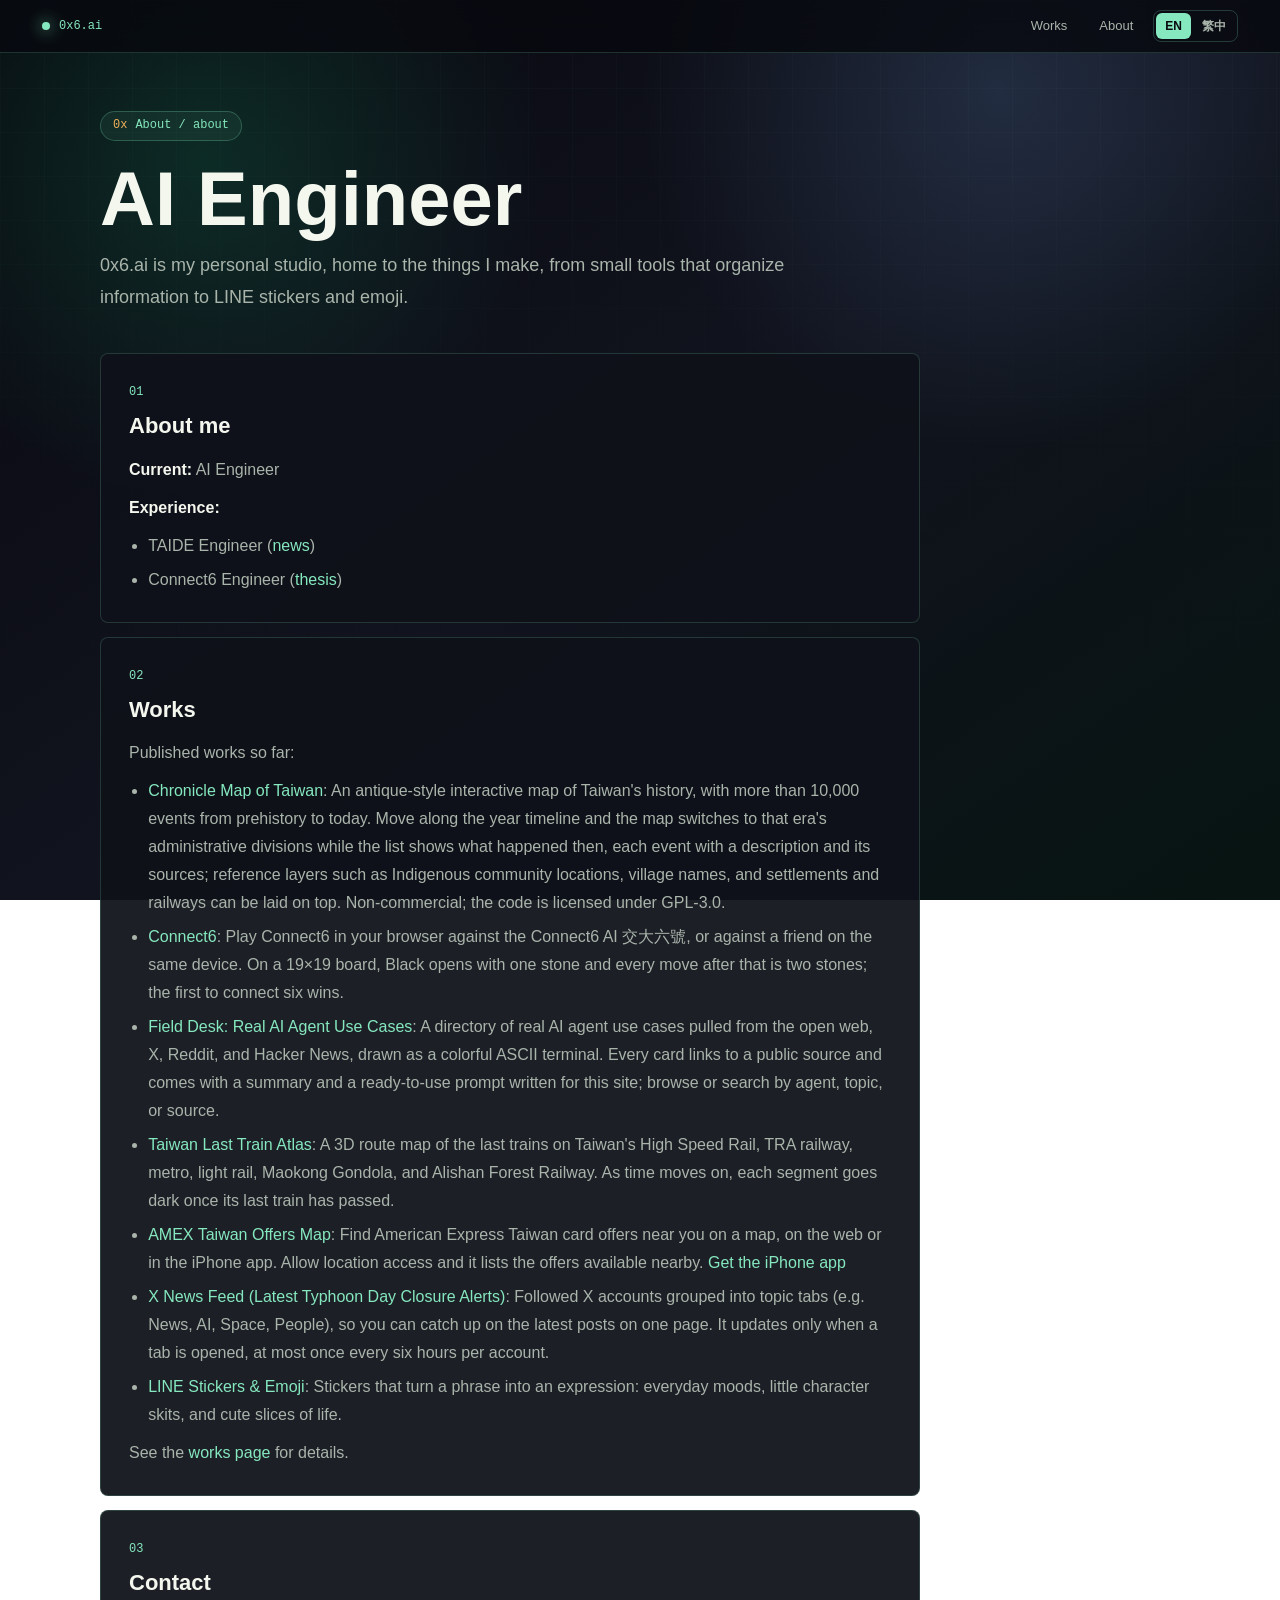
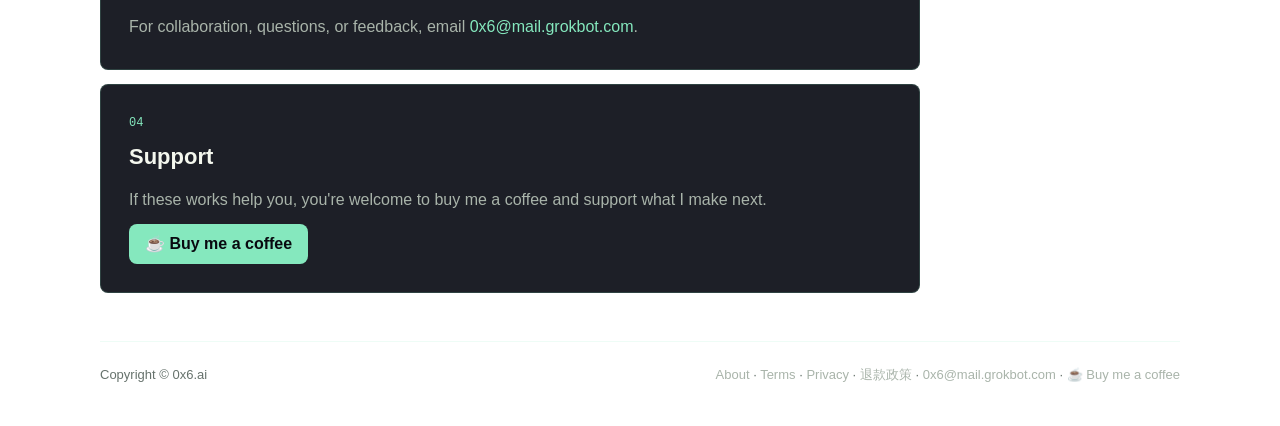
==== about.html @ 6da80730 "Add refund policy page and link it from site footers Signed-off-by: nctu6 <nctu6.tw@gmail.com>" ====
<!DOCTYPE html>
<html lang="zh-Hant">
<head>
  <meta charset="UTF-8">
  <meta name="viewport" content="width=device-width, initial-scale=1.0">
  <title>關於 | 0x6.ai</title>
  <meta name="description" data-i18n-attr="content:metaDesc" content="關於 0x6.ai：AI 工程師的個人工作室，作品包括美國運通台灣優惠地圖、X 動態新聞與 LINE 貼圖。">
  <link rel="canonical" href="https://0x6.ai/about.html">
  <meta property="og:site_name" content="0x6.ai">
  <meta property="og:type" content="website">
  <meta property="og:url" content="https://0x6.ai/about.html">
  <meta property="og:title" content="About | 0x6.ai">
  <meta property="og:description" content="關於 0x6.ai：AI 工程師的個人工作室，作品包括美國運通台灣優惠地圖、X 動態新聞與 LINE 貼圖。">
  <meta property="og:image" content="https://0x6.ai/og-image.png">
  <meta property="og:image:width" content="1200">
  <meta property="og:image:height" content="630">
  <meta property="og:image:alt" content="0x6.ai Works">
  <meta property="og:locale" content="zh_TW">
  <meta property="og:locale:alternate" content="en_US">
  <meta name="twitter:card" content="summary_large_image">
  <meta name="twitter:title" content="About | 0x6.ai">
  <meta name="twitter:description" content="關於 0x6.ai：AI 工程師的個人工作室，作品包括美國運通台灣優惠地圖、X 動態新聞與 LINE 貼圖。">
  <meta name="twitter:image" content="https://0x6.ai/og-image.png">
  <meta name="theme-color" content="#08090f">
  <link rel="icon" href="/favicon.svg" type="image/svg+xml">
  <link rel="icon" href="/favicon.ico" sizes="any">
  <link rel="apple-touch-icon" href="/apple-touch-icon.png">
  <script type="application/ld+json">
{
  "@context": "https://schema.org",
  "@type": "AboutPage",
  "name": "關於 | 0x6.ai",
  "url": "https://0x6.ai/about.html",
  "inLanguage": [
    "zh-Hant",
    "en"
  ],
  "mainEntity": {
    "@type": "Organization",
    "@id": "https://0x6.ai/#org",
    "name": "0x6.ai",
    "url": "https://0x6.ai/",
    "logo": "https://0x6.ai/icon-512.png",
    "email": "mailto:0x6@mail.grokbot.com",
    "sameAs": [
      "https://x.0x6.ai/",
      "https://store.line.me/stickershop/author/5344394/zh-Hant"
    ],
    "description": "AI 工程師的個人工作室 / Personal studio of an AI engineer"
  },
  "isPartOf": {
    "@type": "WebSite",
    "url": "https://0x6.ai/",
    "name": "0x6.ai"
  }
}
  </script>
  <style>
    *, *::before, *::after { box-sizing: border-box; margin: 0; padding: 0; }

    :root {
      --bg: #08090f;
      --panel-strong: rgba(15, 17, 26, 0.94);
      --line: rgba(133, 232, 190, 0.25);
      --line-strong: rgba(133, 232, 190, 0.58);
      --mint: #85e8be;
      --ink: #f4f7ee;
      --muted: #a9b4aa;
      --quiet: #66726c;
      --warm: #f0b15a;
    }

    html { scroll-behavior: smooth; }

    body {
      min-height: 100vh;
      color: var(--ink);
      font-family: ui-sans-serif, -apple-system, BlinkMacSystemFont, "Segoe UI",
        "Noto Sans TC", "Microsoft JhengHei", sans-serif;
      background:
        radial-gradient(circle at 16% 18%, rgba(23, 185, 120, 0.18), transparent 26%),
        radial-gradient(circle at 78% 10%, rgba(128, 184, 255, 0.16), transparent 28%),
        linear-gradient(145deg, #08090f 0%, #11131e 52%, #071411 100%);
      background-attachment: fixed;
      line-height: 1.75;
    }

    body::before {
      content: "";
      position: fixed;
      inset: 0;
      pointer-events: none;
      background-image:
        linear-gradient(rgba(133, 232, 190, 0.035) 1px, transparent 1px),
        linear-gradient(90deg, rgba(133, 232, 190, 0.035) 1px, transparent 1px);
      background-size: 44px 44px;
      mask-image: linear-gradient(to bottom, rgba(0, 0, 0, 0.72), transparent 78%);
      z-index: 0;
    }

    a { color: var(--mint); text-decoration: none; }
    a:hover { text-decoration: underline; }
    a:focus-visible, button:focus-visible { outline: 2px solid var(--mint); outline-offset: 2px; }

    .status-bar {
      position: sticky;
      top: 0;
      z-index: 20;
      display: flex;
      align-items: center;
      justify-content: space-between;
      gap: 16px;
      min-height: 48px;
      padding: 10px clamp(16px, 4vw, 42px);
      border-bottom: 1px solid rgba(133, 232, 190, 0.18);
      background: rgba(8, 9, 15, 0.82);
      backdrop-filter: blur(18px);
    }

    .brand {
      display: inline-flex;
      align-items: center;
      gap: 9px;
      color: var(--mint);
      font-family: ui-monospace, SFMono-Regular, Menlo, Monaco, Consolas, monospace;
      font-size: 12px;
    }

    .brand::before {
      content: "";
      width: 8px;
      height: 8px;
      border-radius: 999px;
      background: var(--mint);
      box-shadow: 0 0 16px var(--mint);
    }

    .nav { display: flex; align-items: center; gap: 8px; }

    .nav > a {
      display: inline-flex;
      align-items: center;
      min-height: 30px;
      padding: 0 12px;
      border-radius: 8px;
      color: var(--muted);
      font-size: 13px;
    }

    .nav > a:hover { color: var(--ink); text-decoration: none; background: rgba(133, 232, 190, 0.07); }

    .lang-switch {
      display: inline-flex;
      gap: 2px;
      padding: 2px;
      border: 1px solid rgba(133, 232, 190, 0.22);
      border-radius: 8px;
    }

    .lang-switch button {
      min-height: 26px;
      padding: 0 9px;
      border: 0;
      border-radius: 6px;
      color: var(--muted);
      background: transparent;
      font: inherit;
      font-size: 12px;
      font-weight: 800;
      cursor: pointer;
    }

    .lang-switch button[aria-pressed="true"] { color: #08090f; background: var(--mint); }

    .page {
      position: relative;
      z-index: 2;
      width: min(1080px, calc(100% - 32px));
      margin: 0 auto;
      padding: 56px 0 40px;
    }

    .eyebrow {
      display: inline-flex;
      align-items: center;
      gap: 8px;
      min-height: 30px;
      padding: 0 12px;
      border: 1px solid var(--line);
      border-radius: 999px;
      color: var(--mint);
      background: rgba(133, 232, 190, 0.06);
      font-family: ui-monospace, SFMono-Regular, Menlo, Monaco, Consolas, monospace;
      font-size: 12px;
    }

    .eyebrow::before { content: "0x"; color: var(--warm); }

    h1 {
      margin: 18px 0 12px;
      font-size: clamp(40px, 7vw, 76px);
      line-height: 1.05;
      letter-spacing: 0;
    }

    .lead { max-width: 720px; color: var(--muted); font-size: 18px; }

    .updated {
      margin-top: 14px;
      color: var(--quiet);
      font-family: ui-monospace, SFMono-Regular, Menlo, Monaco, Consolas, monospace;
      font-size: 12px;
    }

    .summary {
      display: grid;
      grid-template-columns: repeat(3, minmax(0, 1fr));
      gap: 12px;
      margin: 34px 0 40px;
    }

    .summary div {
      padding: 18px;
      border: 1px solid rgba(133, 232, 190, 0.22);
      border-radius: 8px;
      background:
        linear-gradient(135deg, rgba(133, 232, 190, 0.1), transparent 52%),
        var(--panel-strong);
    }

    .summary strong { display: block; font-size: 22px; line-height: 1.2; }
    .summary span { display: block; margin-top: 6px; color: var(--muted); font-size: 14px; line-height: 1.5; }

    .layout {
      display: grid;
      grid-template-columns: 230px minmax(0, 1fr);
      gap: clamp(20px, 4vw, 48px);
      align-items: start;
    }

    .toc {
      position: sticky;
      top: 72px;
      display: grid;
      gap: 2px;
      padding: 14px;
      border: 1px solid rgba(255, 255, 255, 0.08);
      border-radius: 8px;
      background: rgba(255, 255, 255, 0.03);
      font-size: 13px;
    }

    .toc a { display: flex; gap: 8px; padding: 5px 6px; border-radius: 6px; color: var(--muted); }
    .toc a:hover { color: var(--ink); text-decoration: none; background: rgba(133, 232, 190, 0.07); }
    .toc a span { color: var(--quiet); font-family: ui-monospace, SFMono-Regular, Menlo, Monaco, Consolas, monospace; }

    .sections { display: grid; gap: 14px; }

    .card {
      scroll-margin-top: 72px;
      padding: clamp(18px, 3vw, 28px);
      border: 1px solid rgba(133, 232, 190, 0.18);
      border-radius: 8px;
      background: var(--panel-strong);
    }

    .card .num {
      color: var(--mint);
      font-family: ui-monospace, SFMono-Regular, Menlo, Monaco, Consolas, monospace;
      font-size: 12px;
    }

    .card h2 { margin: 4px 0 10px; font-size: 22px; letter-spacing: 0; }
    .card p, .card li { color: var(--muted); font-size: 16px; }
    .card p + p, .card p + ul, .card ul + p { margin-top: 10px; }
    .card ul { padding-left: 1.2em; }
    .card li + li { margin-top: 6px; }
    .card b { color: var(--ink); }

    .footer {
      display: flex;
      flex-wrap: wrap;
      justify-content: space-between;
      gap: 18px;
      margin-top: 48px;
      padding-top: 22px;
      border-top: 1px solid rgba(133, 232, 190, 0.14);
      color: var(--quiet);
      font-size: 13px;
    }

    .footer a { color: var(--muted); }
    .footer a:hover { color: var(--mint); }

    .layout.single { grid-template-columns: minmax(0, 1fr); max-width: 820px; }

    @media (max-width: 860px) {
      .layout { grid-template-columns: 1fr; }
      .toc { position: static; grid-template-columns: repeat(2, minmax(0, 1fr)); }
      .summary { grid-template-columns: 1fr; }
    }

    @media (max-width: 520px) {
      .toc { grid-template-columns: 1fr; }
      .nav > a { padding: 0 8px; }
    }
    .coffee-button { display: inline-flex; align-items: center; min-height: 40px; padding: 0 16px; border-radius: 8px; color: #08090f !important; background: var(--mint); font-weight: 800; }
    .coffee-button:hover { text-decoration: none; filter: brightness(1.08); }
  </style>
</head>
<body data-page="about">
  <header class="status-bar">
    <a class="brand" href="/">0x6.ai</a>
    <nav class="nav" aria-label="主要導覽" data-i18n-attr="aria-label:navLabel">
      <a href="/#works" data-i18n="navWorks">作品</a>
      <a href="/about.html" data-i18n="navAbout" aria-current="page">關於</a>
      <div class="lang-switch" role="group" aria-label="Language">
        <button type="button" data-lang="en" aria-pressed="false">EN</button>
        <button type="button" data-lang="zh-Hant" aria-pressed="true">繁中</button>
      </div>
    </nav>
  </header>

  <main class="page">
    <div class="eyebrow" data-i18n="eyebrow">關於 / about</div>
    <h1 data-i18n="title">AI 工程師</h1>
    <p class="lead" data-i18n="lead">0x6.ai 是我的個人工作室，用來放我做的東西：從整理資訊的小工具，到 LINE 貼圖與表情貼。</p>

    <div class="layout single" style="margin-top: 40px;">
      <div class="sections">
        <section class="card" id="me">
          <div class="num">01</div>
          <h2 data-i18n="h1">關於我</h2>
          <p data-i18n-html="p1"><b>目前：</b>AI 工程師</p>
          <p data-i18n-html="p1b"><b>經歷：</b></p>
          <ul>
            <li data-i18n-html="exp1">TAIDE 工程師（<a href="https://taide.stpi.niar.org.tw/public/latest-updates_show?id=4b1141818f1a6445018f3d4f72bc4324&amp;start=0&amp;length=10&amp;frontSearchAll=TAIDE&amp;tagNum=1" target="_blank" rel="noopener">新聞</a>）</li>
            <li data-i18n-html="exp2">六子棋工程師（<a href="https://thesis.lib.nycu.edu.tw/items/fed2efdc-f3f9-4a75-89d6-8c2f3216bf62" target="_blank" rel="noopener">論文</a>）</li>
          </ul>
        </section>

        <section class="card" id="works">
          <div class="num">02</div>
          <h2 data-i18n="h2">作品</h2>
          <p data-i18n="p2">目前公開的作品：</p>
          <ul id="about-works">
            <li data-i18n-html="w1"><a href="https://x.0x6.ai/" target="_blank" rel="noopener">X 動態新聞</a>：把關注的 X 帳號依主題分頁，一頁看完最新貼文。</li>
            <li data-i18n-html="w2"><a href="https://store.line.me/stickershop/author/5344394/zh-Hant" target="_blank" rel="noopener">LINE 貼圖＆表情貼</a>：在 LINE STORE 販售的原創貼圖。</li>
          </ul>
          <p data-i18n-html="p2b">完整介紹請看<a href="/#works">作品頁</a>。</p>
        </section>

        <section class="card" id="contact">
          <div class="num">03</div>
          <h2 data-i18n="h3">聯絡</h2>
          <p data-i18n-html="p3">合作、問題或建議，歡迎寄信到 <a href="mailto:0x6@mail.grokbot.com">0x6@mail.grokbot.com</a>。</p>
        </section>

        <section class="card" id="support">
          <div class="num">04</div>
          <h2 data-i18n="h4">支持</h2>
          <p data-i18n="p4">如果這些作品對你有幫助，歡迎請我喝杯咖啡，支持我繼續做下去。</p>
          <p><a class="coffee-button" href="https://ko-fi.com/0x6ai" target="_blank" rel="noopener" data-i18n="coffee">☕ 請我喝杯咖啡</a></p>
        </section>
      </div>
    </div>

    <footer class="footer">
      <span>Copyright © 0x6.ai</span>
      <span class="footer-links"><a href="/about.html" data-i18n="navAbout">關於</a> · <a href="/terms.html" data-i18n="navTerms">服務條款</a> · <a href="/privacy.html" data-i18n="navPrivacy">隱私權政策</a> · <a href="/refund.html">退款政策</a> · <a href="mailto:0x6@mail.grokbot.com">0x6@mail.grokbot.com</a> · <a href="https://ko-fi.com/0x6ai" target="_blank" rel="noopener" data-i18n="coffee">☕ 請我喝杯咖啡</a></span>
    </footer>
  </main>

  <script src="/i18n.js"></script>
  <script src="/apps.js"></script>
  <script>
    function buildToc() {
      const toc = document.getElementById("toc");
      if (!toc) return;
      toc.innerHTML = "";
      document.querySelectorAll(".card").forEach((card) => {
        const a = document.createElement("a");
        a.href = `#${card.id}`;
        const num = document.createElement("span");
        num.textContent = card.querySelector(".num").textContent;
        a.append(num, document.createTextNode(card.querySelector("h2").textContent));
        toc.append(a);
      });
    }
    buildToc();
    I18n.onApply(buildToc);
  </script>
</body>
</html>
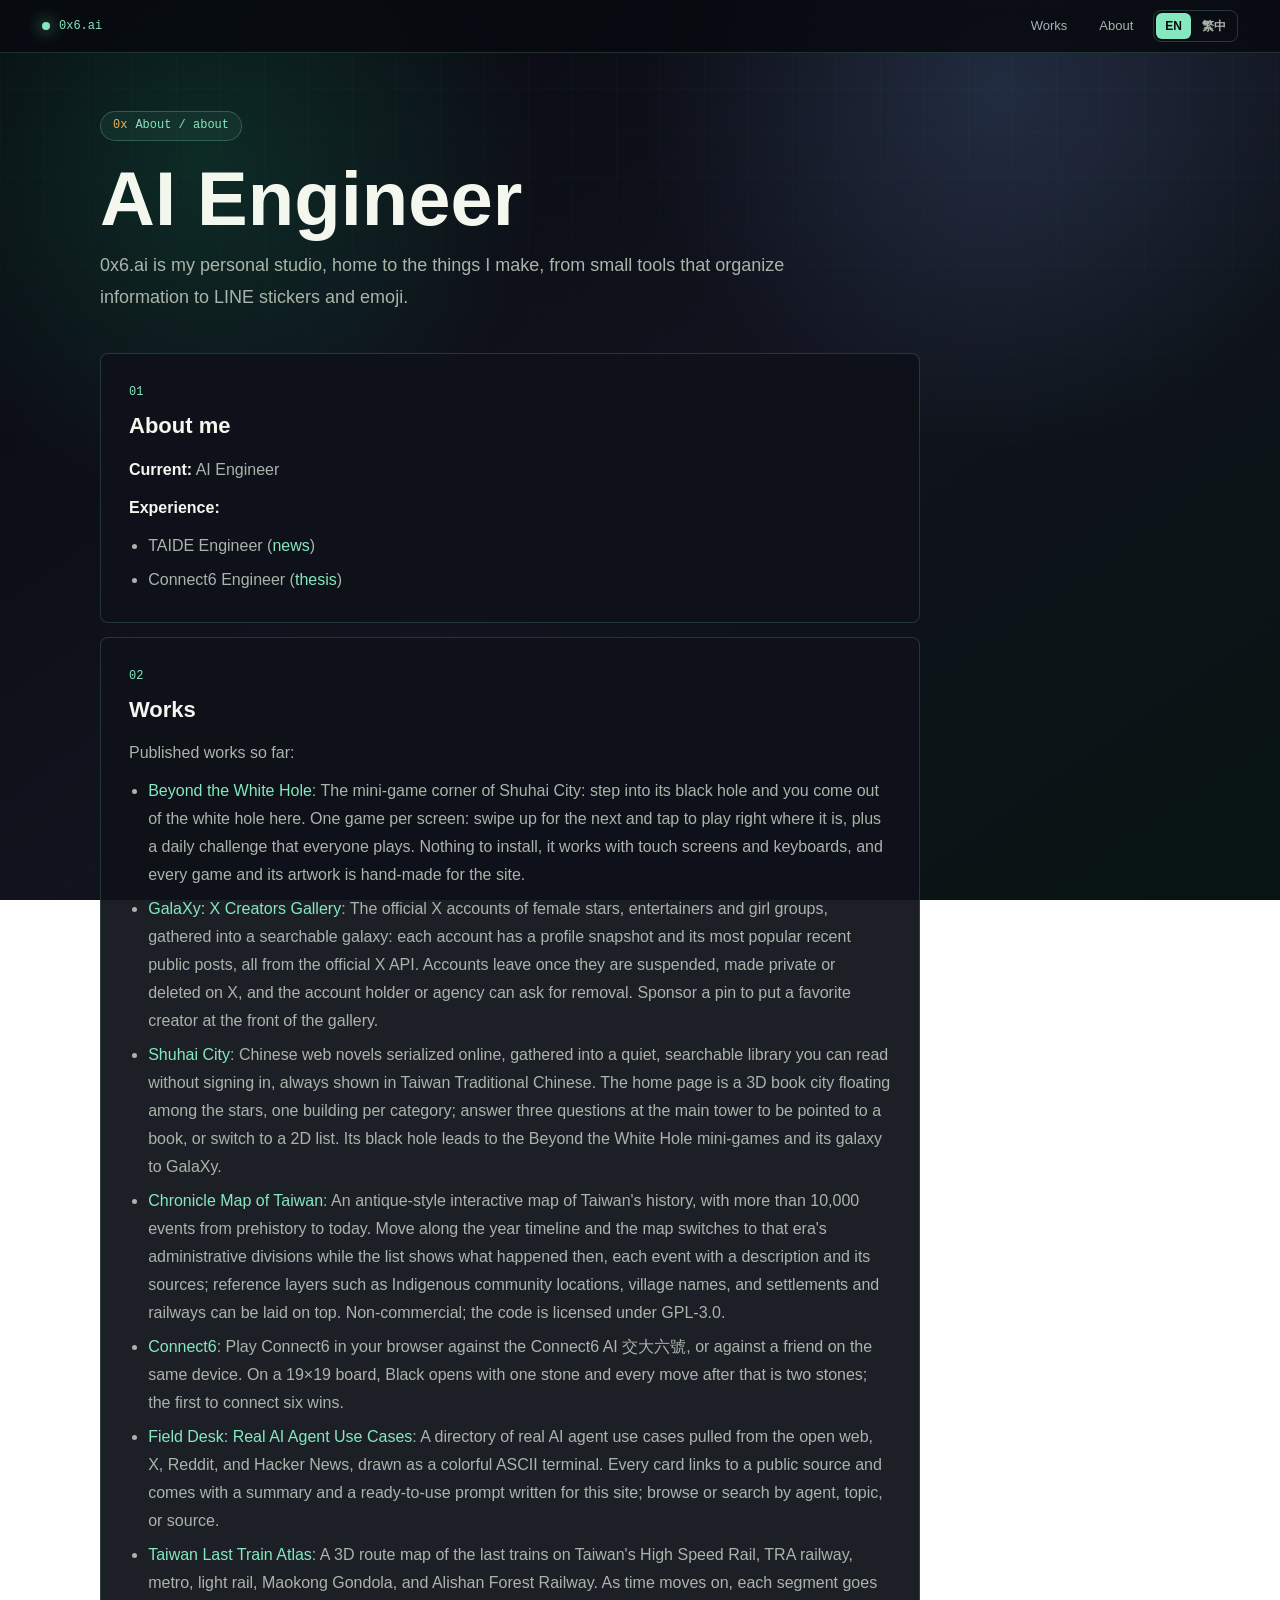
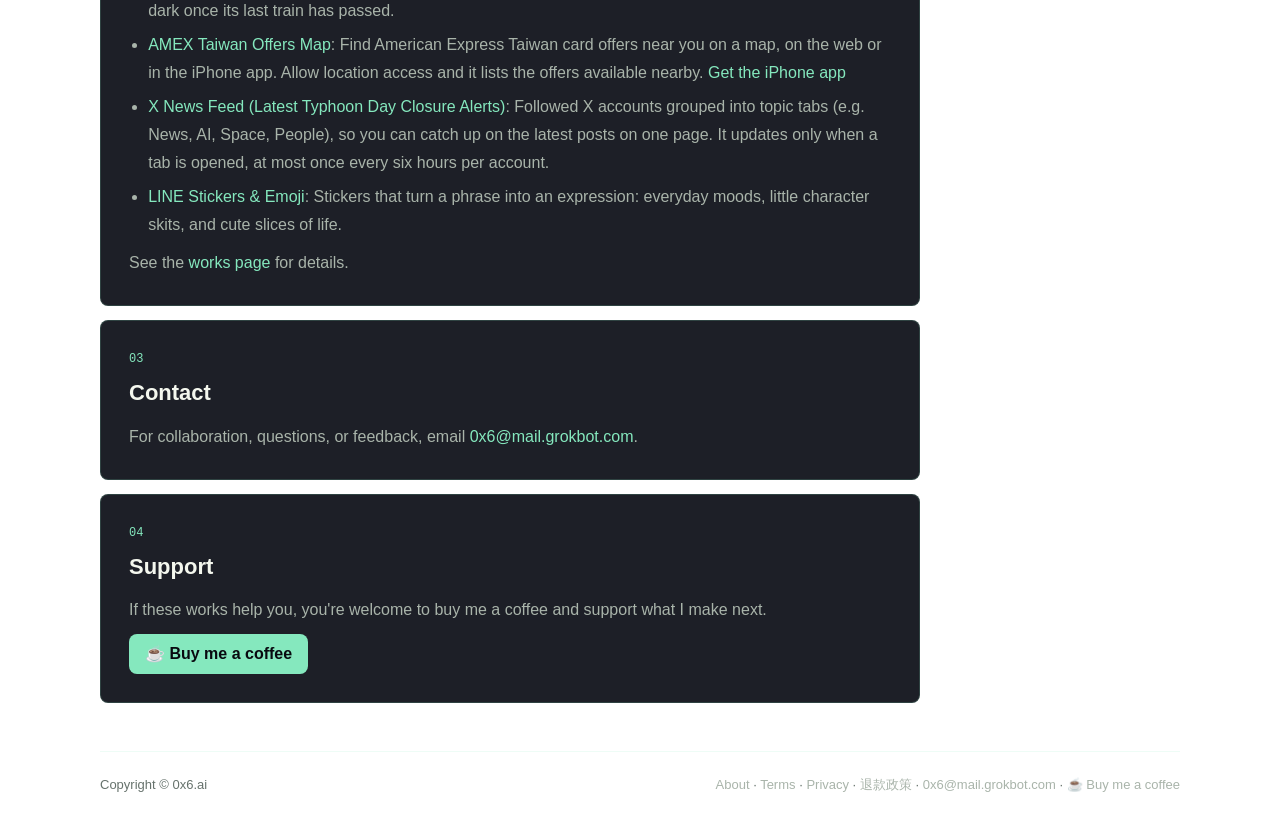
==== commit 7a775347: "Link the coffee buttons straight to /donate/ Every page's 請我喝杯咖啡 button now goes to /donate/, the sa" ====
--- a/about.html
+++ b/about.html
@@ -360,14 +360,14 @@
           <div class="num">04</div>
           <h2 data-i18n="h4">支持</h2>
           <p data-i18n="p4">如果這些作品對你有幫助，歡迎請我喝杯咖啡，支持我繼續做下去。</p>
-          <p><a class="coffee-button" href="https://ko-fi.com/0x6ai" target="_blank" rel="noopener" data-i18n="coffee">☕ 請我喝杯咖啡</a></p>
+          <p><a class="coffee-button" href="/donate/" data-i18n="coffee">☕ 請我喝杯咖啡</a></p>
         </section>
       </div>
     </div>
 
     <footer class="footer">
       <span>Copyright © 0x6.ai</span>
-      <span class="footer-links"><a href="/about.html" data-i18n="navAbout">關於</a> · <a href="/terms.html" data-i18n="navTerms">服務條款</a> · <a href="/privacy.html" data-i18n="navPrivacy">隱私權政策</a> · <a href="/refund.html">退款政策</a> · <a href="mailto:0x6@mail.grokbot.com">0x6@mail.grokbot.com</a> · <a href="https://ko-fi.com/0x6ai" target="_blank" rel="noopener" data-i18n="coffee">☕ 請我喝杯咖啡</a></span>
+      <span class="footer-links"><a href="/about.html" data-i18n="navAbout">關於</a> · <a href="/terms.html" data-i18n="navTerms">服務條款</a> · <a href="/privacy.html" data-i18n="navPrivacy">隱私權政策</a> · <a href="/refund.html">退款政策</a> · <a href="mailto:0x6@mail.grokbot.com">0x6@mail.grokbot.com</a> · <a href="/donate/" data-i18n="coffee">☕ 請我喝杯咖啡</a></span>
     </footer>
   </main>
 
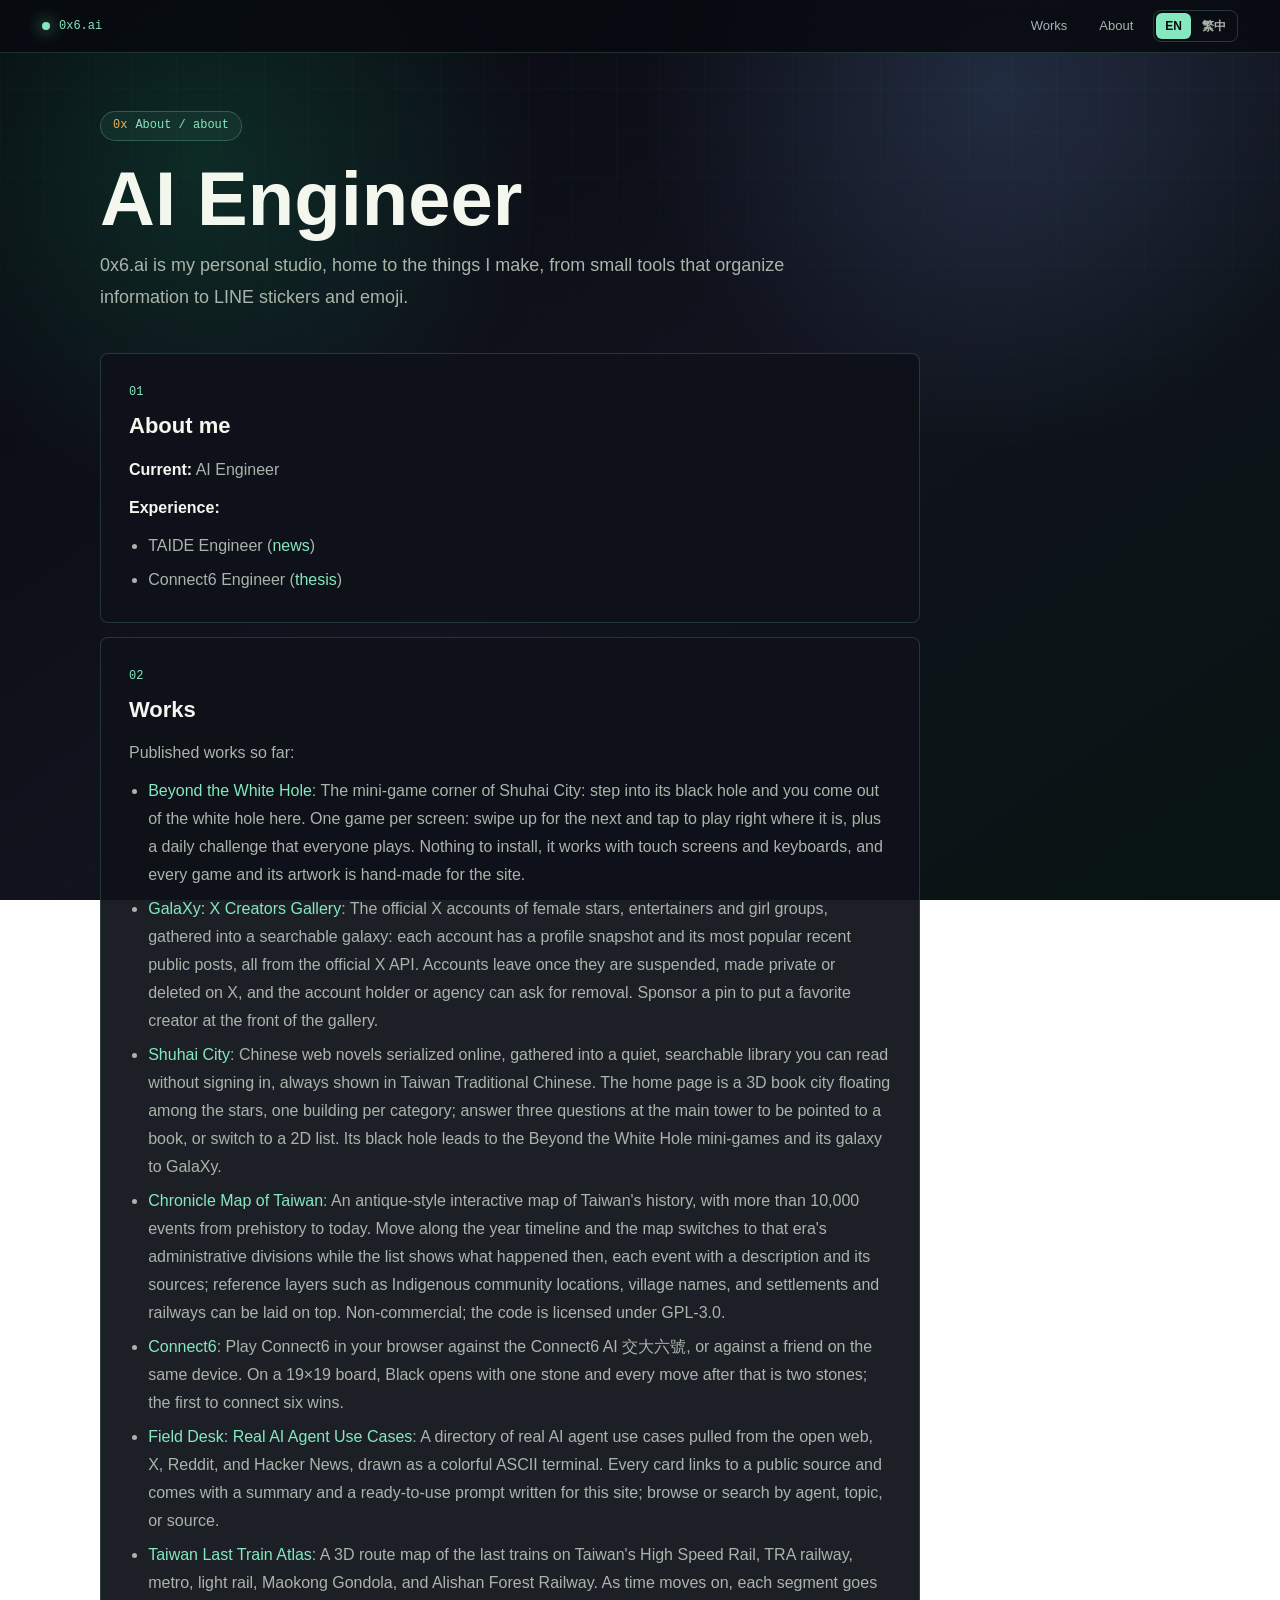
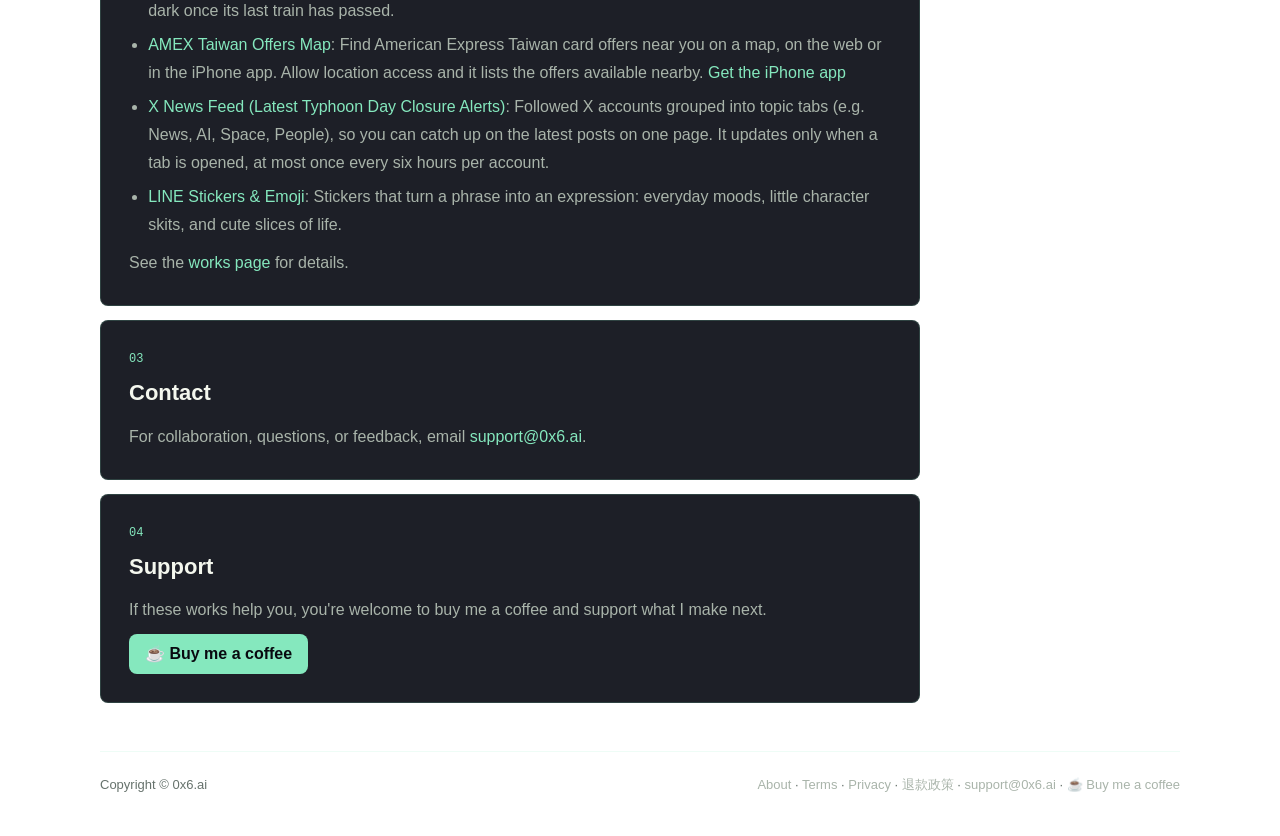
==== commit 2a5e90c3: "Add Japanese privacy policy and external transmission page for 美運優惠 美運優惠 goes on sale in Japan with " ====
--- a/about.html
+++ b/about.html
@@ -41,7 +41,7 @@
     "name": "0x6.ai",
     "url": "https://0x6.ai/",
     "logo": "https://0x6.ai/icon-512.png",
-    "email": "mailto:0x6@mail.grokbot.com",
+    "email": "mailto:support@0x6.ai",
     "sameAs": [
       "https://x.0x6.ai/",
       "https://store.line.me/stickershop/author/5344394/zh-Hant"
@@ -353,7 +353,7 @@
         <section class="card" id="contact">
           <div class="num">03</div>
           <h2 data-i18n="h3">聯絡</h2>
-          <p data-i18n-html="p3">合作、問題或建議，歡迎寄信到 <a href="mailto:0x6@mail.grokbot.com">0x6@mail.grokbot.com</a>。</p>
+          <p data-i18n-html="p3">合作、問題或建議，歡迎寄信到 <a href="mailto:support@0x6.ai">support@0x6.ai</a>。</p>
         </section>
 
         <section class="card" id="support">
@@ -367,7 +367,7 @@
 
     <footer class="footer">
       <span>Copyright © 0x6.ai</span>
-      <span class="footer-links"><a href="/about.html" data-i18n="navAbout">關於</a> · <a href="/terms.html" data-i18n="navTerms">服務條款</a> · <a href="/privacy.html" data-i18n="navPrivacy">隱私權政策</a> · <a href="/refund.html">退款政策</a> · <a href="mailto:0x6@mail.grokbot.com">0x6@mail.grokbot.com</a> · <a href="/donate/" data-i18n="coffee">☕ 請我喝杯咖啡</a></span>
+      <span class="footer-links"><a href="/about.html" data-i18n="navAbout">關於</a> · <a href="/terms.html" data-i18n="navTerms">服務條款</a> · <a href="/privacy.html" data-i18n="navPrivacy">隱私權政策</a> · <a href="/refund.html">退款政策</a> · <a href="mailto:support@0x6.ai">support@0x6.ai</a> · <a href="/donate/" data-i18n="coffee">☕ 請我喝杯咖啡</a></span>
     </footer>
   </main>
 
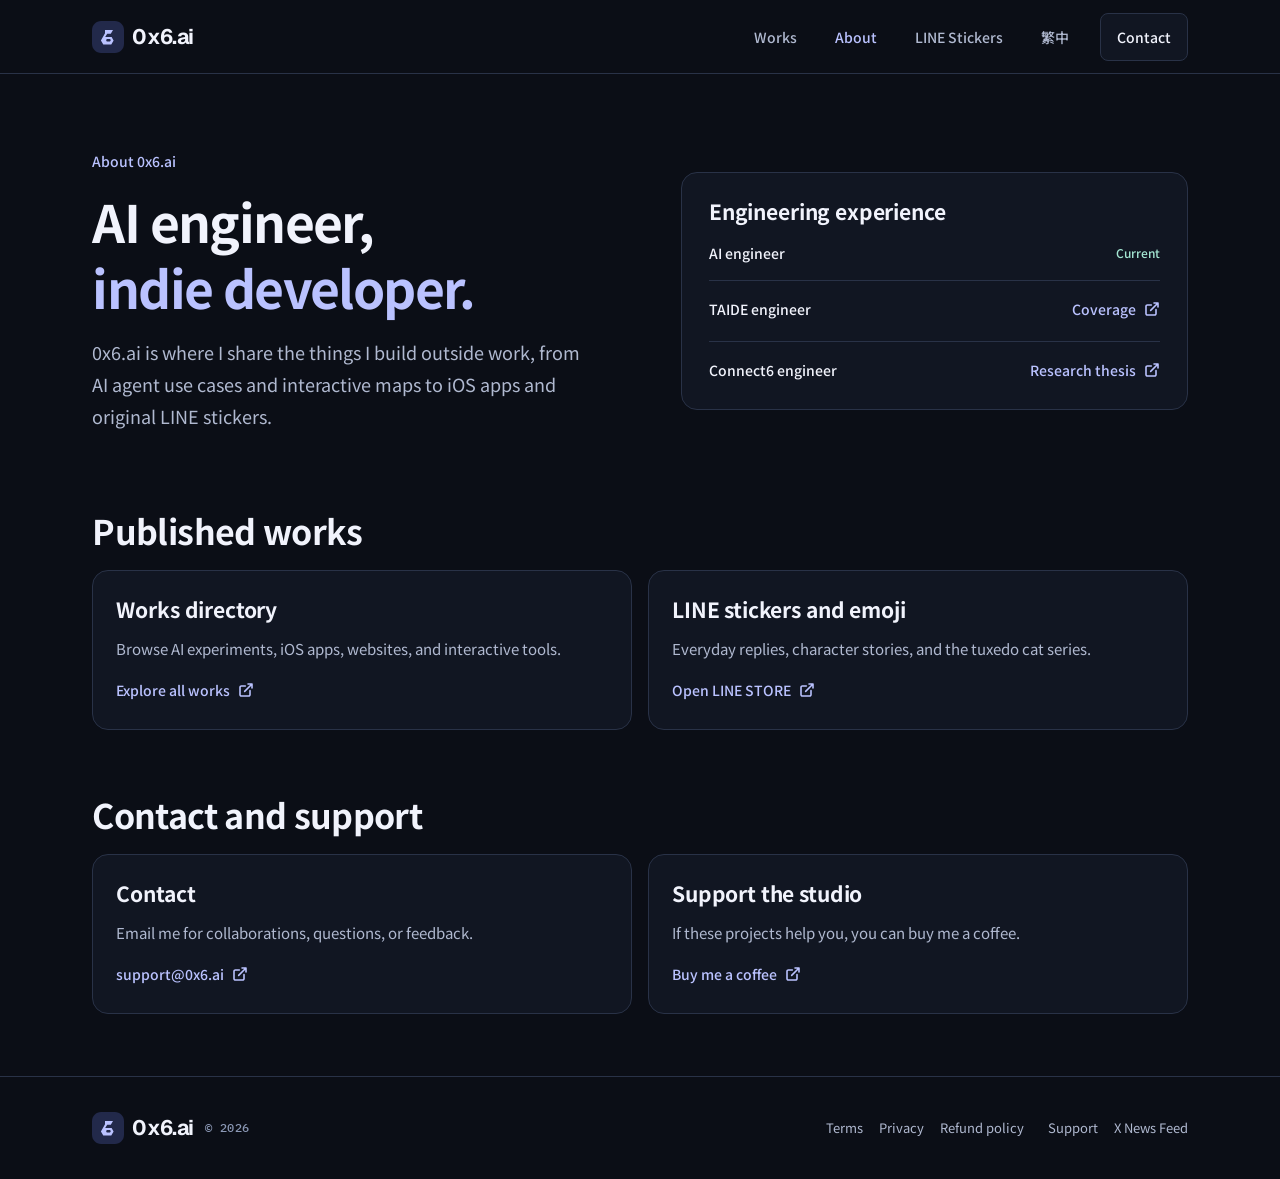
==== commit 76dcc6b1: "Redesign the 0x6.ai portfolio for desktop and mobile" ====
--- a/about.html
+++ b/about.html
@@ -21,7 +21,7 @@
   <meta name="twitter:title" content="About | 0x6.ai">
   <meta name="twitter:description" content="關於 0x6.ai：AI 工程師的個人工作室，作品包括美國運通台灣優惠地圖、X 動態新聞與 LINE 貼圖。">
   <meta name="twitter:image" content="https://0x6.ai/og-image.png">
-  <meta name="theme-color" content="#08090f">
+  <meta name="theme-color" content="#0b0e16">
   <link rel="icon" href="/favicon.svg" type="image/svg+xml">
   <link rel="icon" href="/favicon.ico" sizes="any">
   <link rel="apple-touch-icon" href="/apple-touch-icon.png">
@@ -55,340 +55,109 @@
   }
 }
   </script>
-  <style>
-    *, *::before, *::after { box-sizing: border-box; margin: 0; padding: 0; }
-
-    :root {
-      --bg: #08090f;
-      --panel-strong: rgba(15, 17, 26, 0.94);
-      --line: rgba(133, 232, 190, 0.25);
-      --line-strong: rgba(133, 232, 190, 0.58);
-      --mint: #85e8be;
-      --ink: #f4f7ee;
-      --muted: #a9b4aa;
-      --quiet: #66726c;
-      --warm: #f0b15a;
-    }
-
-    html { scroll-behavior: smooth; }
-
-    body {
-      min-height: 100vh;
-      color: var(--ink);
-      font-family: ui-sans-serif, -apple-system, BlinkMacSystemFont, "Segoe UI",
-        "Noto Sans TC", "Microsoft JhengHei", sans-serif;
-      background:
-        radial-gradient(circle at 16% 18%, rgba(23, 185, 120, 0.18), transparent 26%),
-        radial-gradient(circle at 78% 10%, rgba(128, 184, 255, 0.16), transparent 28%),
-        linear-gradient(145deg, #08090f 0%, #11131e 52%, #071411 100%);
-      background-attachment: fixed;
-      line-height: 1.75;
-    }
-
-    body::before {
-      content: "";
-      position: fixed;
-      inset: 0;
-      pointer-events: none;
-      background-image:
-        linear-gradient(rgba(133, 232, 190, 0.035) 1px, transparent 1px),
-        linear-gradient(90deg, rgba(133, 232, 190, 0.035) 1px, transparent 1px);
-      background-size: 44px 44px;
-      mask-image: linear-gradient(to bottom, rgba(0, 0, 0, 0.72), transparent 78%);
-      z-index: 0;
-    }
-
-    a { color: var(--mint); text-decoration: none; }
-    a:hover { text-decoration: underline; }
-    a:focus-visible, button:focus-visible { outline: 2px solid var(--mint); outline-offset: 2px; }
-
-    .status-bar {
-      position: sticky;
-      top: 0;
-      z-index: 20;
-      display: flex;
-      align-items: center;
-      justify-content: space-between;
-      gap: 16px;
-      min-height: 48px;
-      padding: 10px clamp(16px, 4vw, 42px);
-      border-bottom: 1px solid rgba(133, 232, 190, 0.18);
-      background: rgba(8, 9, 15, 0.82);
-      backdrop-filter: blur(18px);
-    }
-
-    .brand {
-      display: inline-flex;
-      align-items: center;
-      gap: 9px;
-      color: var(--mint);
-      font-family: ui-monospace, SFMono-Regular, Menlo, Monaco, Consolas, monospace;
-      font-size: 12px;
-    }
-
-    .brand::before {
-      content: "";
-      width: 8px;
-      height: 8px;
-      border-radius: 999px;
-      background: var(--mint);
-      box-shadow: 0 0 16px var(--mint);
-    }
-
-    .nav { display: flex; align-items: center; gap: 8px; }
-
-    .nav > a {
-      display: inline-flex;
-      align-items: center;
-      min-height: 30px;
-      padding: 0 12px;
-      border-radius: 8px;
-      color: var(--muted);
-      font-size: 13px;
-    }
-
-    .nav > a:hover { color: var(--ink); text-decoration: none; background: rgba(133, 232, 190, 0.07); }
-
-    .lang-switch {
-      display: inline-flex;
-      gap: 2px;
-      padding: 2px;
-      border: 1px solid rgba(133, 232, 190, 0.22);
-      border-radius: 8px;
-    }
-
-    .lang-switch button {
-      min-height: 26px;
-      padding: 0 9px;
-      border: 0;
-      border-radius: 6px;
-      color: var(--muted);
-      background: transparent;
-      font: inherit;
-      font-size: 12px;
-      font-weight: 800;
-      cursor: pointer;
-    }
-
-    .lang-switch button[aria-pressed="true"] { color: #08090f; background: var(--mint); }
-
-    .page {
-      position: relative;
-      z-index: 2;
-      width: min(1080px, calc(100% - 32px));
-      margin: 0 auto;
-      padding: 56px 0 40px;
-    }
-
-    .eyebrow {
-      display: inline-flex;
-      align-items: center;
-      gap: 8px;
-      min-height: 30px;
-      padding: 0 12px;
-      border: 1px solid var(--line);
-      border-radius: 999px;
-      color: var(--mint);
-      background: rgba(133, 232, 190, 0.06);
-      font-family: ui-monospace, SFMono-Regular, Menlo, Monaco, Consolas, monospace;
-      font-size: 12px;
-    }
-
-    .eyebrow::before { content: "0x"; color: var(--warm); }
-
-    h1 {
-      margin: 18px 0 12px;
-      font-size: clamp(40px, 7vw, 76px);
-      line-height: 1.05;
-      letter-spacing: 0;
-    }
-
-    .lead { max-width: 720px; color: var(--muted); font-size: 18px; }
-
-    .updated {
-      margin-top: 14px;
-      color: var(--quiet);
-      font-family: ui-monospace, SFMono-Regular, Menlo, Monaco, Consolas, monospace;
-      font-size: 12px;
-    }
-
-    .summary {
-      display: grid;
-      grid-template-columns: repeat(3, minmax(0, 1fr));
-      gap: 12px;
-      margin: 34px 0 40px;
-    }
-
-    .summary div {
-      padding: 18px;
-      border: 1px solid rgba(133, 232, 190, 0.22);
-      border-radius: 8px;
-      background:
-        linear-gradient(135deg, rgba(133, 232, 190, 0.1), transparent 52%),
-        var(--panel-strong);
-    }
-
-    .summary strong { display: block; font-size: 22px; line-height: 1.2; }
-    .summary span { display: block; margin-top: 6px; color: var(--muted); font-size: 14px; line-height: 1.5; }
-
-    .layout {
-      display: grid;
-      grid-template-columns: 230px minmax(0, 1fr);
-      gap: clamp(20px, 4vw, 48px);
-      align-items: start;
-    }
-
-    .toc {
-      position: sticky;
-      top: 72px;
-      display: grid;
-      gap: 2px;
-      padding: 14px;
-      border: 1px solid rgba(255, 255, 255, 0.08);
-      border-radius: 8px;
-      background: rgba(255, 255, 255, 0.03);
-      font-size: 13px;
-    }
-
-    .toc a { display: flex; gap: 8px; padding: 5px 6px; border-radius: 6px; color: var(--muted); }
-    .toc a:hover { color: var(--ink); text-decoration: none; background: rgba(133, 232, 190, 0.07); }
-    .toc a span { color: var(--quiet); font-family: ui-monospace, SFMono-Regular, Menlo, Monaco, Consolas, monospace; }
-
-    .sections { display: grid; gap: 14px; }
-
-    .card {
-      scroll-margin-top: 72px;
-      padding: clamp(18px, 3vw, 28px);
-      border: 1px solid rgba(133, 232, 190, 0.18);
-      border-radius: 8px;
-      background: var(--panel-strong);
-    }
-
-    .card .num {
-      color: var(--mint);
-      font-family: ui-monospace, SFMono-Regular, Menlo, Monaco, Consolas, monospace;
-      font-size: 12px;
-    }
-
-    .card h2 { margin: 4px 0 10px; font-size: 22px; letter-spacing: 0; }
-    .card p, .card li { color: var(--muted); font-size: 16px; }
-    .card p + p, .card p + ul, .card ul + p { margin-top: 10px; }
-    .card ul { padding-left: 1.2em; }
-    .card li + li { margin-top: 6px; }
-    .card b { color: var(--ink); }
-
-    .footer {
-      display: flex;
-      flex-wrap: wrap;
-      justify-content: space-between;
-      gap: 18px;
-      margin-top: 48px;
-      padding-top: 22px;
-      border-top: 1px solid rgba(133, 232, 190, 0.14);
-      color: var(--quiet);
-      font-size: 13px;
-    }
-
-    .footer a { color: var(--muted); }
-    .footer a:hover { color: var(--mint); }
-
-    .layout.single { grid-template-columns: minmax(0, 1fr); max-width: 820px; }
-
-    @media (max-width: 860px) {
-      .layout { grid-template-columns: 1fr; }
-      .toc { position: static; grid-template-columns: repeat(2, minmax(0, 1fr)); }
-      .summary { grid-template-columns: 1fr; }
-    }
-
-    @media (max-width: 520px) {
-      .toc { grid-template-columns: 1fr; }
-      .nav > a { padding: 0 8px; }
-    }
-    .coffee-button { display: inline-flex; align-items: center; min-height: 40px; padding: 0 16px; border-radius: 8px; color: #08090f !important; background: var(--mint); font-weight: 800; }
-    .coffee-button:hover { text-decoration: none; filter: brightness(1.08); }
-  </style>
+  <link rel="stylesheet" href="/site.css">
 </head>
 <body data-page="about">
-  <header class="status-bar">
-    <a class="brand" href="/">0x6.ai</a>
-    <nav class="nav" aria-label="主要導覽" data-i18n-attr="aria-label:navLabel">
-      <a href="/#works" data-i18n="navWorks">作品</a>
-      <a href="/about.html" data-i18n="navAbout" aria-current="page">關於</a>
+  <a class="skip-link" href="#main" data-i18n="skipContent">跳至主要內容</a>
+  <header class="site-header">
+    <div class="header-inner shell">
+      <a class="brand" href="/"><img class="brand-mark" src="/assets/portfolio/mark.svg" width="32" height="32" alt="">0x6.ai</a>
+      <nav class="site-nav" id="site-nav" aria-label="主要導覽" data-i18n-attr="aria-label:navLabel">
+        <a href="/#works"><span data-i18n="navWorks">作品</span><img class="icon" src="/assets/portfolio/chevron-down.svg" width="16" height="16" alt=""></a>
+        <a href="/about.html" aria-current="page"><span data-i18n="navAbout">關於</span><img class="icon" src="/assets/portfolio/chevron-down.svg" width="16" height="16" alt=""></a>
+        <a href="https://store.line.me/stickershop/author/5344394/zh-Hant" data-line-store target="_blank" rel="noopener"><span data-i18n="navLine">LINE 貼圖</span><img class="icon" src="/assets/portfolio/chevron-down.svg" width="16" height="16" alt=""></a>
+        <a class="mobile-contact" href="mailto:support@0x6.ai"><span data-i18n="contactLabel">聯絡</span><img class="icon" src="/assets/portfolio/chevron-down.svg" width="16" height="16" alt=""></a>
+      </nav>
       <div class="lang-switch" role="group" aria-label="Language">
-        <button type="button" data-lang="en" aria-pressed="false">EN</button>
-        <button type="button" data-lang="zh-Hant" aria-pressed="true">繁中</button>
+        <button type="button" lang="en" data-lang="en" aria-pressed="false">EN</button>
+        <button type="button" lang="zh-Hant" data-lang="zh-Hant" aria-pressed="true">繁中</button>
       </div>
-    </nav>
+      <a class="button" href="mailto:support@0x6.ai" data-i18n="contactLabel">聯絡</a>
+      <button class="menu-toggle" type="button" aria-controls="site-nav" aria-expanded="false" aria-label="開啟選單">
+        <img class="icon icon-menu" src="/assets/portfolio/menu.svg" width="16" height="16" alt="">
+        <img class="icon icon-close" src="/assets/portfolio/close.svg" width="16" height="16" alt="">
+      </button>
+    </div>
   </header>
 
-  <main class="page">
-    <div class="eyebrow" data-i18n="eyebrow">關於 / about</div>
-    <h1 data-i18n="title">AI 工程師</h1>
-    <p class="lead" data-i18n="lead">0x6.ai 是我的個人工作室，用來放我做的東西：從整理資訊的小工具，到 LINE 貼圖與表情貼。</p>
+  <main id="main" class="shell">
+    <section class="about-hero" id="me" aria-labelledby="about-title">
+      <div class="about-intro">
+        <p class="eyebrow" data-i18n="eyebrow">關於 0x6.ai</p>
+        <h1 class="page-title" id="about-title">
+          <span data-i18n="title">AI 工程師，</span>
+          <span class="headline-accent" data-i18n="titleAccent">也是獨立開發者。</span>
+        </h1>
+        <p class="lead" data-i18n="lead">我在 0x6.ai 分享工作之外做的作品，從整理 AI Agent 案例、地圖與資訊工具，到 iOS App 和原創 LINE 貼圖。</p>
+      </div>
+      <div class="info-panel experience">
+        <h2 data-i18n="experience">工程經歷</h2>
+        <div class="experience-row">
+          <span data-i18n="roleCurrent">AI 工程師</span>
+          <span class="experience-status" data-i18n="rolePresent">目前</span>
+        </div>
+        <div class="experience-row">
+          <span data-i18n="roleTaide">TAIDE 工程師</span>
+          <a class="text-link" href="https://taide.stpi.niar.org.tw/public/latest-updates_show?id=4b1141818f1a6445018f3d4f72bc4324&amp;start=0&amp;length=10&amp;frontSearchAll=TAIDE&amp;tagNum=1" target="_blank" rel="noopener"><span data-i18n="rolePress">相關報導</span><img class="icon" src="/assets/portfolio/external.svg" width="16" height="16" alt=""></a>
+        </div>
+        <div class="experience-row">
+          <span data-i18n="roleConnect">六子棋工程師</span>
+          <a class="text-link" href="https://thesis.lib.nycu.edu.tw/items/fed2efdc-f3f9-4a75-89d6-8c2f3216bf62" target="_blank" rel="noopener"><span data-i18n="roleThesis">研究論文</span><img class="icon" src="/assets/portfolio/external.svg" width="16" height="16" alt=""></a>
+        </div>
+      </div>
+    </section>
 
-    <div class="layout single" style="margin-top: 40px;">
-      <div class="sections">
-        <section class="card" id="me">
-          <div class="num">01</div>
-          <h2 data-i18n="h1">關於我</h2>
-          <p data-i18n-html="p1"><b>目前：</b>AI 工程師</p>
-          <p data-i18n-html="p1b"><b>經歷：</b></p>
-          <ul>
-            <li data-i18n-html="exp1">TAIDE 工程師（<a href="https://taide.stpi.niar.org.tw/public/latest-updates_show?id=4b1141818f1a6445018f3d4f72bc4324&amp;start=0&amp;length=10&amp;frontSearchAll=TAIDE&amp;tagNum=1" target="_blank" rel="noopener">新聞</a>）</li>
-            <li data-i18n-html="exp2">六子棋工程師（<a href="https://thesis.lib.nycu.edu.tw/items/fed2efdc-f3f9-4a75-89d6-8c2f3216bf62" target="_blank" rel="noopener">論文</a>）</li>
-          </ul>
-        </section>
+    <section class="about-section" id="works" aria-labelledby="about-works-heading">
+      <h2 id="about-works-heading" data-i18n="published">公開作品</h2>
+      <div class="about-panels">
+        <article class="info-panel">
+          <h3 data-i18n="portfolioTitle">作品目錄</h3>
+          <p data-i18n="portfolioDesc">瀏覽 AI、iOS App、網站與互動工具。</p>
+          <a class="text-link" href="/#works"><span data-i18n="portfolioLink">探索全部作品</span><img class="icon" src="/assets/portfolio/external.svg" width="16" height="16" alt=""></a>
+        </article>
+        <article class="info-panel">
+          <h3 data-i18n="stickersTitle">LINE 貼圖與表情貼</h3>
+          <p data-i18n="stickersDesc">日常回話、角色小劇場與黑白貓系列。</p>
+          <a class="text-link" href="https://store.line.me/stickershop/author/5344394/zh-Hant" data-line-store target="_blank" rel="noopener"><span data-i18n="stickersLink">前往 LINE STORE</span><img class="icon" src="/assets/portfolio/external.svg" width="16" height="16" alt=""></a>
+        </article>
+      </div>
+    </section>
 
-        <section class="card" id="works">
-          <div class="num">02</div>
-          <h2 data-i18n="h2">作品</h2>
-          <p data-i18n="p2">目前公開的作品：</p>
-          <ul id="about-works">
-            <li data-i18n-html="w1"><a href="https://x.0x6.ai/" target="_blank" rel="noopener">X 動態新聞</a>：把關注的 X 帳號依主題分頁，一頁看完最新貼文。</li>
-            <li data-i18n-html="w2"><a href="https://store.line.me/stickershop/author/5344394/zh-Hant" target="_blank" rel="noopener">LINE 貼圖＆表情貼</a>：在 LINE STORE 販售的原創貼圖。</li>
-          </ul>
-          <p data-i18n-html="p2b">完整介紹請看<a href="/#works">作品頁</a>。</p>
-        </section>
+    <section class="about-section" aria-labelledby="about-contact-heading">
+      <h2 id="about-contact-heading" data-i18n="getInTouch">聯絡與支持</h2>
+      <div class="about-panels">
+        <article class="info-panel" id="contact">
+          <h3 data-i18n="contactLabel">聯絡</h3>
+          <p data-i18n="contactDesc">合作、問題或建議，歡迎寫信給我。</p>
+          <a class="text-link" href="mailto:support@0x6.ai">support@0x6.ai<img class="icon" src="/assets/portfolio/external.svg" width="16" height="16" alt=""></a>
+        </article>
+        <article class="info-panel" id="support">
+          <h3 data-i18n="supportTitle">支持工作室</h3>
+          <p data-i18n="supportDesc">如果這些作品對你有幫助，可以請我喝杯咖啡。</p>
+          <a class="text-link" href="/donate/"><span data-i18n="supportLink">請我喝杯咖啡</span><img class="icon" src="/assets/portfolio/external.svg" width="16" height="16" alt=""></a>
+        </article>
+      </div>
+    </section>
+  </main>
 
-        <section class="card" id="contact">
-          <div class="num">03</div>
-          <h2 data-i18n="h3">聯絡</h2>
-          <p data-i18n-html="p3">合作、問題或建議，歡迎寄信到 <a href="mailto:support@0x6.ai">support@0x6.ai</a>。</p>
-        </section>
-
-        <section class="card" id="support">
-          <div class="num">04</div>
-          <h2 data-i18n="h4">支持</h2>
-          <p data-i18n="p4">如果這些作品對你有幫助，歡迎請我喝杯咖啡，支持我繼續做下去。</p>
-          <p><a class="coffee-button" href="/donate/" data-i18n="coffee">☕ 請我喝杯咖啡</a></p>
-        </section>
+  <footer class="site-footer">
+    <div class="footer-inner shell">
+      <div class="footer-brand"><a class="brand" href="/"><img class="brand-mark" src="/assets/portfolio/mark.svg" width="32" height="32" alt="">0x6.ai</a><small>© 2026</small></div>
+      <div class="footer-links">
+        <div>
+          <a href="/terms.html" data-i18n="navTerms">服務條款</a>
+          <a href="/privacy.html" data-i18n="navPrivacy">隱私權政策</a>
+          <a href="/refund.html" hreflang="zh-Hant" data-i18n="navRefund">退款政策</a>
+        </div>
+        <div>
+          <a href="/donate/" data-i18n="navSupport">贊助</a>
+          <a href="https://x.0x6.ai/" target="_blank" rel="noopener" data-i18n="navX">X 動態新聞</a>
+        </div>
       </div>
     </div>
-
-    <footer class="footer">
-      <span>Copyright © 0x6.ai</span>
-      <span class="footer-links"><a href="/about.html" data-i18n="navAbout">關於</a> · <a href="/terms.html" data-i18n="navTerms">服務條款</a> · <a href="/privacy.html" data-i18n="navPrivacy">隱私權政策</a> · <a href="/refund.html">退款政策</a> · <a href="mailto:support@0x6.ai">support@0x6.ai</a> · <a href="/donate/" data-i18n="coffee">☕ 請我喝杯咖啡</a></span>
-    </footer>
-  </main>
+  </footer>
 
   <script src="/i18n.js"></script>
-  <script src="/apps.js"></script>
-  <script>
-    function buildToc() {
-      const toc = document.getElementById("toc");
-      if (!toc) return;
-      toc.innerHTML = "";
-      document.querySelectorAll(".card").forEach((card) => {
-        const a = document.createElement("a");
-        a.href = `#${card.id}`;
-        const num = document.createElement("span");
-        num.textContent = card.querySelector(".num").textContent;
-        a.append(num, document.createTextNode(card.querySelector("h2").textContent));
-        toc.append(a);
-      });
-    }
-    buildToc();
-    I18n.onApply(buildToc);
-  </script>
+  <script src="/site.js"></script>
 </body>
 </html>
--- a/site.css
+++ b/site.css
@@ -0,0 +1,409 @@
+@font-face {
+  font-family: "Noto Sans TC";
+  src: url("/assets/fonts/noto-sans-tc.woff2") format("woff2");
+  font-weight: 400 700;
+  font-display: swap;
+}
+
+@font-face {
+  font-family: Geist;
+  src: url("/assets/fonts/geist.woff2") format("woff2");
+  font-weight: 700;
+  font-display: swap;
+}
+
+@font-face {
+  font-family: "Portfolio Mono";
+  src: url("/assets/fonts/ibm-plex-mono.woff2") format("woff2");
+  font-weight: 500;
+  font-display: swap;
+}
+
+:root {
+  color-scheme: dark;
+  --canvas: #0b0e16;
+  --surface: #111622;
+  --raised: #181e2c;
+  --line: #293247;
+  --text: #f1f3fc;
+  --body: #b0b9d0;
+  --quiet: #8b98b5;
+  --accent: #bac2ff;
+  --on-accent: #111633;
+  --accent-soft: #242b4a;
+  --mint: #a4e7d3;
+  --sans: "Noto Sans TC", "PingFang TC", "Microsoft JhengHei", system-ui, sans-serif;
+  --mono: "Portfolio Mono", ui-monospace, SFMono-Regular, Menlo, monospace;
+  --gutter: clamp(24px, 7.222vw, 104px);
+  --content: 1232px;
+}
+
+*, *::before, *::after { box-sizing: border-box; }
+html { scroll-behavior: smooth; }
+body { margin: 0; color: var(--text); background: var(--canvas); font: 400 15px/26px var(--sans); }
+h1, h2, h3, p, dl, dd { margin: 0; }
+h2 { font-size: 34px; line-height: 46px; letter-spacing: -.65px; }
+h3 { font-size: 21px; line-height: 30px; letter-spacing: -.15px; }
+a { color: var(--accent); text-underline-offset: .22em; }
+button, select, input { font: inherit; }
+button, select { cursor: pointer; }
+img { display: block; max-width: 100%; }
+[hidden] { display: none !important; }
+:focus-visible { outline: 2px solid var(--accent); outline-offset: 3px; }
+[id] { scroll-margin-top: 24px; }
+
+.shell { width: min(var(--content), calc(100% - 2 * var(--gutter))); margin-inline: auto; }
+.icon { display: block; width: 16px; height: 16px; flex: none; }
+.sr-only {
+  position: absolute; width: 1px; height: 1px; padding: 0; margin: -1px;
+  overflow: hidden; clip-path: inset(50%); white-space: nowrap; border: 0;
+}
+.skip-link:focus { position: fixed; z-index: 5; inset: 8px auto auto 8px; padding: 8px 12px; background: var(--canvas); }
+.skip-link:not(:focus) { clip-path: inset(50%); position: absolute; width: 1px; height: 1px; overflow: hidden; }
+
+.site-header { position: relative; z-index: 2; border-bottom: 1px solid var(--line); }
+.header-inner { min-height: 73px; display: flex; align-items: center; gap: 24px; }
+.brand {
+  display: inline-flex; align-items: center; gap: 8px; flex: none;
+  color: var(--text); text-decoration: none; font: 700 21px/27px Geist, var(--sans); letter-spacing: -.7px;
+}
+.header-inner > .brand { margin-right: auto; }
+.site-nav { display: flex; align-items: center; gap: 24px; }
+.site-nav a, .lang-switch button {
+  display: inline-flex; align-items: center; min-height: 44px;
+  padding: 0 7px; color: var(--body); text-decoration: none; white-space: nowrap;
+  font-size: 14px; font-weight: 500; line-height: 22px;
+}
+.site-nav .icon { display: none; }
+.site-nav a:hover, .site-nav a[aria-current], .lang-switch button:hover { color: var(--accent); }
+.lang-switch { display: flex; align-items: center; gap: 4px; }
+.lang-switch button { border: 0; background: none; }
+.lang-switch button[aria-pressed="true"] { display: none; }
+.site-nav .mobile-contact, .menu-toggle { display: none; }
+
+.button {
+  display: inline-flex; min-height: 48px; justify-content: center; align-items: center; gap: 8px;
+  padding: 8px 16px; border: 1px solid var(--line); border-radius: 8px; background: var(--surface);
+  color: var(--text); text-decoration: none; font-size: 14px; font-weight: 500; line-height: 22px;
+}
+.button:hover { border-color: var(--quiet); background: var(--raised); }
+.button.primary { border-color: var(--accent); background: var(--accent); color: var(--on-accent); }
+.button.primary:hover { border-color: var(--text); background: var(--text); }
+.text-link {
+  display: inline-flex; width: fit-content; min-height: 32px; align-items: center; gap: 8px;
+  font-size: 14px; font-weight: 500; line-height: 22px; text-decoration: none;
+}
+.text-link:hover { text-decoration: underline; }
+
+.site-footer { border-top: 1px solid var(--line); }
+.footer-inner { display: flex; justify-content: space-between; align-items: center; gap: 16px 28px; min-height: 102px; padding-block: 30px; }
+.footer-brand, .footer-links, .footer-links > div { display: flex; align-items: center; flex-wrap: wrap; gap: 12px 16px; }
+.footer-brand { flex: none; gap: 12px; }
+.footer-brand small { font: 500 12px/20px var(--mono); letter-spacing: .35px; color: var(--quiet); }
+.footer-links { gap: 12px 24px; }
+.footer-links a { color: var(--body); text-decoration: none; font-size: 13px; line-height: 22px; }
+.footer-links a:hover { color: var(--accent); text-decoration: underline; }
+
+.hero {
+  display: grid; grid-template-columns: minmax(0, 39fr) minmax(0, 35fr);
+  align-items: center; gap: clamp(24px, 3.333vw, 48px); padding-block: 72px;
+}
+.hero-copy { display: grid; gap: 22px; }
+.studio-label { display: flex; align-items: center; gap: 8px; color: var(--accent); font-size: 14px; font-weight: 500; line-height: 22px; }
+.studio-label::before { width: 20px; height: 1px; background: var(--accent); content: ""; }
+.hero h1 {
+  font-size: clamp(38px, 4.583vw, 66px); line-height: 1.212; letter-spacing: -.035em;
+  font-weight: 700;
+}
+.headline-accent { display: block; color: var(--accent); }
+.hero-copy > p:not(.studio-label) { max-width: 520px; font-size: 18px; line-height: 32px; color: var(--body); }
+.hero-description span { display: block; }
+.hero-actions { display: flex; flex-wrap: wrap; gap: 12px; }
+.inference {
+  min-width: 0; overflow: hidden; border: 1px solid var(--line); border-radius: 16px;
+  background: #101522;
+}
+.inference-header {
+  display: flex; justify-content: space-between; align-items: center; gap: 8px; min-height: 52px;
+  padding-inline: 19px; font-size: 14px; font-weight: 500; line-height: 22px;
+}
+.inference-label { display: inline-flex; align-items: center; gap: 8px; }
+.inference-caption { font: 500 10px/16px var(--mono); letter-spacing: .6px; color: var(--quiet); white-space: nowrap; }
+.inference-wave img { width: 100%; height: auto; }
+.inference-stages { display: flex; flex-wrap: wrap; align-items: center; gap: 9px; list-style: none; margin: 0; padding: 11px 19px; }
+.inference-stages li { display: inline-flex; align-items: center; gap: inherit; }
+.inference-stages span {
+  display: inline-flex; min-height: 31px; align-items: center; border: 1px solid var(--line); border-radius: 8px;
+  padding: 2px 11px; background: var(--surface); color: var(--body); font-size: 12px; font-weight: 500; line-height: 18px;
+}
+.inference-stages .active { color: var(--accent); background: var(--accent-soft); border-color: var(--accent-soft); }
+
+.section-head { display: flex; align-items: center; justify-content: space-between; gap: 8px 16px; }
+.section-head .text-link { flex: none; }
+.popular-grid, .works-grid:not(.is-list) {
+  display: grid; grid-template-columns: repeat(3, minmax(0, 1fr)); gap: 24px;
+}
+.popular-grid { margin-top: 24px; }
+.popular-card, .work-tile { min-width: 0; }
+.popular-card {
+  display: grid; grid-template-rows: 174px 1fr; height: 100%; overflow: hidden;
+  border: 1px solid var(--line); border-radius: 16px; background: var(--surface);
+  color: var(--text); text-decoration: none;
+}
+.popular-card:hover, .works-grid:not(.is-list) .work-tile:focus-within { border-color: var(--quiet); }
+.popular-card:focus-visible { outline-offset: 3px; }
+.popular-copy { display: grid; align-content: start; gap: 8px; min-width: 0; padding: 16px; }
+.popular-meta { display: flex; align-items: center; justify-content: space-between; gap: 10px; }
+.popular-meta span, .tile-domain { font: 500 12px/20px var(--mono); letter-spacing: .35px; }
+.popular-meta span { color: var(--accent); }
+.popular-copy p { color: var(--body); }
+.popular-copy p, .works-grid:not(.is-list) .tile-desc {
+  display: -webkit-box; -webkit-line-clamp: 2; -webkit-box-orient: vertical; overflow: hidden;
+}
+
+.tile-thumb { position: relative; display: grid; min-width: 0; min-height: 0; overflow: hidden; background: var(--raised); }
+.cover-visual { position: absolute; inset: 0; }
+.cover-visual > img { width: 100%; height: 100%; object-fit: cover; }
+.cover-visual.is-app-icon { display: grid; place-items: center; background: #192f2b; }
+.cover-visual.is-app-icon > img {
+  position: relative; width: 106px; height: 106px; border-radius: 23px; border: 1px solid #d3e6bc64;
+}
+.is-app-icon::before {
+  content: ""; position: absolute; inset: 50% auto auto 50%; width: 164px; height: 140px;
+  transform: translate(-50%, -50%);
+  background-image: url("/assets/portfolio/halo-outer.svg"), url("/assets/portfolio/halo-middle.svg"), url("/assets/portfolio/halo-inner.svg");
+  background-position: center; background-repeat: no-repeat;
+}
+.line-visual, .generic-visual { display: flex; align-items: center; justify-content: center; gap: 8px; padding: 12px; }
+.line-visual img { width: min(30%, 94px); height: auto; aspect-ratio: 1; object-fit: contain; }
+.generic-visual { font: 500 13px/20px var(--mono); overflow-wrap: anywhere; color: var(--accent); }
+.x-visual { display: grid; align-content: center; gap: 7px; padding: 12px 16px; background: #0d1523; }
+.x-tabs { display: flex; gap: 12px; color: var(--quiet); font: 500 10px/16px var(--mono); }
+.x-tabs span:first-child { color: var(--accent); }
+.x-post { display: grid; grid-template-columns: 23px 1fr; gap: 4px 8px; padding: 7px 8px; border: 1px solid var(--line); border-radius: 8px; }
+.x-avatar { grid-row: span 3; align-self: center; width: 22px; height: 22px; border-radius: 50%; background: var(--accent-soft); }
+.x-line { height: 3px; border-radius: 4px; background: #3f4b67; }
+.x-line.name { width: 29%; background: var(--accent); }
+.x-line.short { width: 63%; }
+.map-visual { position: relative; background: linear-gradient(135deg, #192e2b, #161c27); }
+.map-visual svg { width: 100%; height: 100%; }
+.map-road { position: absolute; width: 125%; height: 1px; background: #8caaa270; }
+.map-road.r1 { top: 32%; transform: rotate(-14deg); }
+.map-road.r2 { top: 54%; transform: rotate(12deg); }
+.map-road.r3 { top: 78%; transform: rotate(-21deg); }
+.map-pin, .map-me { position: absolute; width: 10px; height: 10px; border-radius: 50%; background: var(--mint); }
+.map-pin.p1 { top: 30%; left: 24%; }
+.map-pin.p2 { top: 53%; left: 64%; }
+.map-pin.p3 { top: 69%; left: 40%; }
+.map-me { top: 47%; left: 50%; background: var(--accent); }
+
+.works { display: grid; gap: 16px; margin-top: 72px; }
+.works-count { color: var(--quiet); font-size: 12px; font-weight: 500; line-height: 18px; text-align: right; }
+.works-controls { display: grid; gap: 12px; }
+.works-toolbar { display: flex; gap: 8px; align-items: center; }
+.works-search { position: relative; flex: 1; min-width: 0; }
+.works-search .icon { position: absolute; inset: 15px auto auto 12px; pointer-events: none; }
+.works-search input, .works-sort select {
+  width: 100%; height: 46px; border: 1px solid var(--line); border-radius: 8px; background: var(--surface);
+}
+.works-search input { padding: 0 12px 0 40px; font-size: 13px; color: var(--text); }
+.works-search input::placeholder { color: var(--quiet); opacity: 1; }
+.works-sort { position: relative; flex: none; }
+.works-sort select { appearance: none; padding: 0 35px 0 12px; color: var(--body); font-size: 12px; font-weight: 500; }
+.works-sort .icon { position: absolute; inset: 15px 12px auto auto; pointer-events: none; }
+.works-view {
+  display: flex; gap: 4px; height: 46px; align-items: center; padding: 5px;
+  border: 1px solid var(--line); border-radius: 8px; background: var(--surface);
+}
+.works-view button { display: grid; place-items: center; width: 34px; height: 34px; padding: 0; border: 0; border-radius: 8px; background: transparent; }
+.works-view button:hover, .works-view button[aria-pressed="true"] { background: var(--accent-soft); }
+.works-chips, .tile-tags { display: flex; flex-wrap: wrap; gap: 8px; min-width: 0; }
+.chip {
+  display: inline-flex; gap: 6px; align-items: center; min-height: 34px;
+  padding: 2px 12px; border: 1px solid var(--line); border-radius: 8px;
+  background: var(--surface); color: var(--body); font-size: 12px; font-weight: 500; line-height: 18px;
+}
+.chip:hover, .chip[aria-pressed="true"] { color: var(--accent); background: var(--accent-soft); border-color: var(--accent-soft); }
+.chip-short { display: none; }
+
+.works-grid { min-width: 0; }
+.works-grid.is-list { overflow: clip; border: 1px solid var(--line); border-radius: 12px; background: var(--surface); }
+.works-caption, .works-grid.is-list .work-tile {
+  display: grid; grid-template-columns: minmax(0, 263px) minmax(0, 1fr) minmax(0, 212px) 16px;
+  align-items: center; gap: 16px; padding: 0 16px;
+}
+.works-caption {
+  min-height: 40px; background: var(--raised); color: var(--quiet);
+  font-size: 12px; font-weight: 500; line-height: 18px;
+}
+.works-caption span:last-child { grid-column: span 2; text-align: right; }
+.works-grid:not(.is-list) .works-caption { display: none; }
+.work-tile { position: relative; }
+.works-grid.is-list .work-tile { min-height: 58px; border-top: 1px solid var(--line); }
+.works-grid.is-list .work-tile:hover { background: var(--raised); }
+.works-grid.is-list .work-tile:focus-within { outline: 2px solid var(--accent); outline-offset: -3px; }
+.works-grid.is-list :is(.tile-thumb, .tile-desc, .tile-foot, .tile-meta) { display: none; }
+.works-grid.is-list .tile-summary { font-size: 13px; line-height: 22px; overflow: hidden; white-space: nowrap; text-overflow: ellipsis; }
+.tile-summary, .tile-desc { margin: 0; color: var(--body); min-width: 0; }
+.tile-title { font-size: 14px; line-height: 22px; font-weight: 500; letter-spacing: 0; overflow-wrap: anywhere; }
+.tile-link { color: var(--text); text-decoration: none; }
+a.tile-link::after { position: absolute; inset: 0; content: ""; }
+a.tile-link:focus-visible { outline: none; }
+.tile-category { color: var(--quiet); font-size: 12px; font-weight: 500; line-height: 18px; }
+.tile-domain { color: var(--quiet); text-align: right; overflow-wrap: anywhere; }
+.works-grid.is-list .work-tile > .icon { grid-column: 4; }
+.works-grid:not(.is-list) .work-tile {
+  display: grid; grid-template-columns: minmax(0, 1fr) auto; grid-auto-rows: min-content;
+  gap: 8px; overflow: hidden; padding: 0 16px 16px; border: 1px solid var(--line);
+  border-radius: 16px; background: var(--surface);
+}
+.works-grid:not(.is-list) .tile-thumb { grid-column: 1 / -1; height: 174px; margin-inline: -16px; }
+.works-grid:not(.is-list) .tile-info { grid-column: 1; min-width: 0; order: 1; }
+.works-grid:not(.is-list) .work-tile > .icon { grid-column: 2; align-self: center; order: 1; }
+.works-grid:not(.is-list) .tile-title { font-size: 21px; font-weight: 700; line-height: 30px; }
+.works-grid:not(.is-list) .tile-domain { grid-column: 1 / -1; text-align: left; order: 2; }
+.works-grid:not(.is-list) .tile-summary { display: none; }
+.tile-meta { display: flex; flex-wrap: wrap; gap: 6px; grid-column: 1 / -1; }
+.tile-meta:empty { display: none; }
+.tile-meta .chip { min-height: 24px; color: var(--accent); background: var(--accent-soft); padding-inline: 8px; }
+.tile-desc, .tile-foot { grid-column: 1 / -1; order: 3; }
+.tile-foot { display: flex; gap: 8px; flex-wrap: wrap; }
+.tile-foot :is(a, button) { position: relative; z-index: 1; }
+.tile-extra { font-size: 13px; line-height: 22px; }
+.works-empty { padding: 24px; text-align: center; border: 1px solid var(--line); border-radius: 12px; color: var(--body); }
+.works-empty .button { margin-top: 12px; }
+.works-more { justify-self: center; }
+
+.home-contact { padding-block: 68px; }
+.contact-panel {
+  display: flex; justify-content: space-between; align-items: center; gap: 16px;
+  padding: 27px 31px; border: 1px solid var(--line); border-radius: 16px; background: var(--surface);
+}
+.contact-panel h2 { font-size: 24px; line-height: 34px; letter-spacing: -.3px; }
+.contact-panel .button { overflow-wrap: anywhere; }
+
+.page-title { font-size: clamp(38px, 4.028vw, 58px); line-height: 1.276; letter-spacing: -.031em; }
+.lead { max-width: 790px; color: var(--body); font-size: 18px; line-height: 32px; }
+.about-hero {
+  display: grid; grid-template-columns: minmax(0, 600px) minmax(0, 540px); align-items: center;
+  gap: clamp(24px, 6.389vw, 92px); padding-block: 76px;
+}
+.about-intro { display: grid; gap: 16px; }
+.about-intro .lead { max-width: 542px; }
+.eyebrow { color: var(--accent); font-weight: 500; font-size: 14px; line-height: 22px; }
+.info-panel { display: grid; align-content: start; gap: 12px; padding: 23px; border: 1px solid var(--line); border-radius: 16px; background: var(--surface); }
+.info-panel p { color: var(--body); }
+.experience { gap: 16px; padding: 23px 27px; }
+.experience h2 { font-size: 21px; line-height: 30px; letter-spacing: -.15px; }
+.experience-row { display: flex; align-items: center; justify-content: space-between; gap: 8px 14px; font-size: 14px; font-weight: 500; line-height: 22px; }
+.experience-row + .experience-row { border-top: 1px solid var(--line); padding-top: 12px; }
+.experience-status { color: var(--mint); font-size: 12px; line-height: 18px; }
+.about-section { display: grid; gap: 16px; }
+.about-section:last-of-type { padding-block: 62px; }
+.about-panels { display: grid; grid-template-columns: repeat(2, minmax(0, 1fr)); gap: 16px; }
+
+.document-page { display: grid; gap: 34px; padding-block: 62px; }
+.document-title { display: grid; gap: 12px; }
+.updated { color: var(--quiet); font-size: 13px; line-height: 22px; }
+.document-page .layout {
+  display: grid; grid-template-columns: minmax(0, 274px) minmax(0, 1fr); gap: 42px;
+  align-items: start; padding-top: 34px; border-top: 1px solid var(--line);
+}
+.toc {
+  display: grid; align-content: start; padding: 23px; border: 1px solid var(--line); border-radius: 16px;
+  background: var(--surface);
+}
+.toc h2 { margin-bottom: 8px; font-size: 21px; line-height: 30px; letter-spacing: -.15px; }
+.toc a { display: flex; align-items: baseline; gap: 8px; min-height: 34px; padding: 5px 0; color: var(--text); font-size: 14px; line-height: 22px; text-decoration: none; }
+.toc a:hover { color: var(--accent); text-decoration: underline; }
+.toc a span { flex: none; color: var(--quiet); font: 500 12px/20px var(--mono); }
+.document-page .sections { display: grid; gap: 24px; min-width: 0; }
+.document-page .card { display: grid; gap: 12px; padding-bottom: 24px; border-bottom: 1px solid var(--line); min-width: 0; }
+.document-page .card .num { display: none; }
+.document-page .card h2 { font-size: 24px; line-height: 34px; letter-spacing: -.3px; }
+.document-page .card :is(p, li, dd) { color: var(--body); }
+.document-page .card ul { margin: 0; padding-left: 1.3em; }
+.document-page .card li + li { margin-top: 4px; }
+.document-page :is(a, dd) { overflow-wrap: anywhere; }
+.document-page .card h3 { margin-top: 6px; }
+.document-page .summary, .document-page .apps-grid { display: grid; gap: 12px; }
+.document-page .summary { grid-template-columns: repeat(3, minmax(0, 1fr)); }
+.summary > div, .app-entry { border: 1px solid var(--line); border-radius: 12px; padding: 16px; background: var(--surface); }
+.summary strong, .summary span { display: block; }
+.summary span, .app-meta { color: var(--quiet); }
+.app-entry > * + * { margin-top: 8px; }
+.app-meta { font: 500 12px/20px var(--mono); }
+.app-label, .facts dt { font-weight: 700; }
+.facts { display: grid; grid-template-columns: minmax(0, 160px) minmax(0, 1fr); gap: 7px 16px; }
+
+@media (max-width: 980px) {
+  .site-nav, .header-inner { gap: 12px; }
+  .works-caption, .works-grid.is-list .work-tile {
+    grid-template-columns: minmax(0, 1fr) minmax(0, 1fr) minmax(0, 180px) 16px;
+  }
+}
+@media (max-width: 740px) {
+  :root { --gutter: 24px; }
+  h2 { font-size: 27px; line-height: 38px; letter-spacing: -.35px; }
+  .header-inner { min-height: 67px; gap: 8px; flex-wrap: wrap; }
+  .header-inner > .button { display: none; }
+  .lang-switch { order: 1; }
+  .menu-toggle {
+    order: 2; place-items: center; width: 44px; height: 44px; padding: 0; border: 1px solid var(--line);
+    border-radius: 8px; background: var(--canvas); color: var(--text);
+  }
+  [data-menu-ready] .menu-toggle { display: grid; }
+  .menu-toggle[aria-expanded="true"] .icon-menu, .menu-toggle[aria-expanded="false"] .icon-close { display: none; }
+  .site-nav { order: 3; width: 100%; display: grid; gap: 8px; padding-bottom: 18px; }
+  [data-menu-ready] .site-nav {
+    position: absolute; inset: 100% 0 auto; width: auto; padding: 18px var(--gutter);
+    border-bottom: 1px solid var(--line); background: var(--canvas);
+  }
+  [data-menu-ready]:not([data-menu-open]) .site-nav { display: none; }
+  .site-nav a, .site-nav .mobile-contact {
+    display: flex; align-items: center; justify-content: space-between; min-height: 47px; padding: 0 12px;
+    border-radius: 8px; background: var(--surface); color: var(--text);
+  }
+  .site-nav .icon { display: block; }
+  .footer-inner, .footer-links { flex-direction: column; align-items: flex-start; }
+  .footer-inner { gap: 48px; padding-block: 38px 27px; }
+  .footer-links { gap: 12px; }
+
+  .hero { grid-template-columns: minmax(0, 1fr); gap: 29px; padding-block: 35px; }
+  .hero-copy { gap: 17px; }
+  .hero h1 { font-size: clamp(30px, 9.744vw, 38px); line-height: 1.29; letter-spacing: -.029em; }
+  .hero-copy > p:not(.studio-label), .lead { font-size: 15px; line-height: 26px; }
+  .hero-description span { display: inline; }
+  .inference-header { min-height: 45px; padding-inline: 13px; }
+  .inference-stages { gap: 6px; padding: 11px 13px; }
+  .inference-stages span { min-height: 27px; padding-inline: 6px; }
+
+  .popular-grid, .works-grid:not(.is-list) { grid-template-columns: minmax(0, 1fr); gap: 16px; }
+  .popular-grid { margin-top: 24px; }
+  .works { margin-top: 43px; }
+  .works-view { display: none; }
+  .works-grid.is-list .works-caption, .works-grid.is-list :is(.tile-domain, .tile-summary) { display: none; }
+  .works-grid.is-list .work-tile { grid-template-columns: minmax(0, 1fr) 16px; min-height: 64px; }
+  .works-grid.is-list .work-tile > .icon { grid-column: 2; }
+  .works-grid.is-list .work-tile:first-of-type { border-top: 0; }
+  .chip-full:has(+ .chip-short) { display: none; }
+  .chip-short { display: inline; }
+  .home-contact { padding-block: 45px; }
+  .contact-panel { flex-direction: column; align-items: flex-start; padding: 21px 19px; }
+  .contact-panel h2 { font-size: 21px; line-height: 30px; }
+
+  .page-title { font-size: clamp(30px, 9.744vw, 38px); line-height: 1.316; letter-spacing: -.024em; }
+  .about-hero { grid-template-columns: minmax(0, 1fr); gap: 32px; padding-block: 37px 32px; }
+  .experience { padding: 17px 19px; }
+  .about-panels { grid-template-columns: minmax(0, 1fr); }
+  .about-section:last-of-type { padding-block: 42px; }
+  .document-page { gap: 28px; padding-block: 34px; }
+  .document-page .layout { grid-template-columns: minmax(0, 1fr); gap: 29px; padding-top: 28px; }
+  .document-page .card h2 { font-size: 21px; line-height: 30px; }
+  .document-page .summary { grid-template-columns: minmax(0, 1fr); }
+  .facts { grid-template-columns: minmax(0, 1fr); gap: 4px; }
+  .facts dd + dt { margin-top: 8px; }
+}
+@media (prefers-reduced-motion: reduce) {
+  html { scroll-behavior: auto; }
+}
